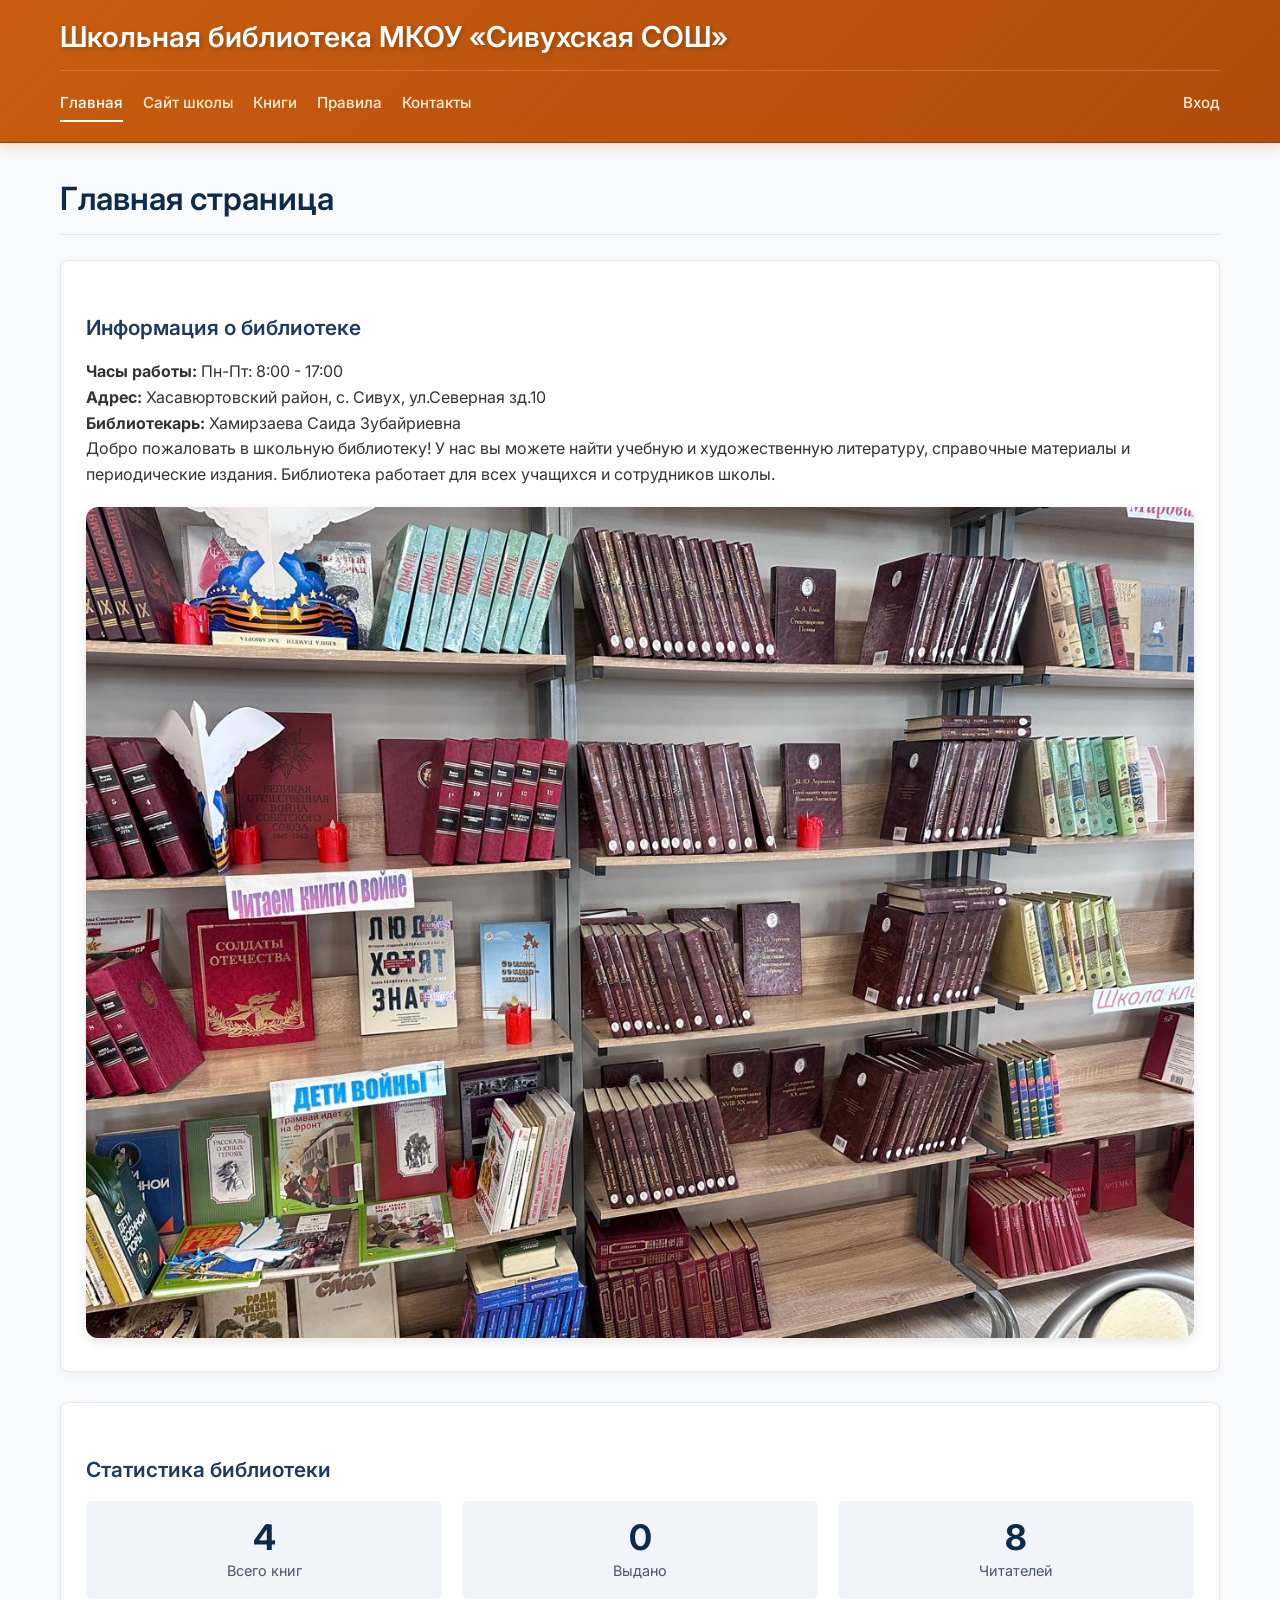
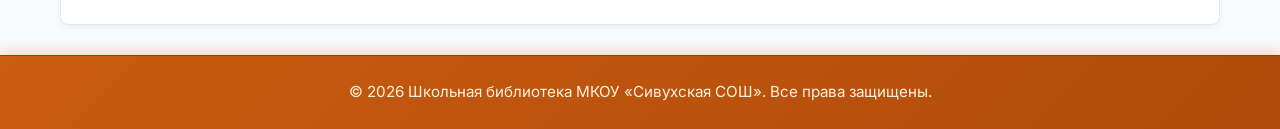
==== index.html @ f25cde9c "Add files via upload" ====
<!DOCTYPE html>
<html lang="ru">
<head>
    <meta charset="UTF-8">
    <meta name="viewport" content="width=device-width, initial-scale=1.0">
    <title>Школьная библиотека - Главная</title>
    <link rel="stylesheet" href="style.css">
    <style>
        @media (max-width: 768px) {
            button, .button, .btn, #searchBtn, #searchReaderBtn, #historySearchBtn, #addBookBtn, #addReaderBtn, #issueBtn, #returnBtn, #loginBtn {
                width: 100% !important;
                max-width: 100% !important;
                display: block !important;
                white-space: normal !important;
                word-break: break-word !important;
                padding: 8px 4px !important;
                font-size: 14px !important;
                box-sizing: border-box !important;
            }
            input, select {
                width: 100% !important;
                box-sizing: border-box !important;
            }
            .table-wrapper {
                overflow-x: auto !important;
            }
        }
    </style>
    <link rel="preconnect" href="https://fonts.googleapis.com">
    <link rel="preconnect" href="https://fonts.gstatic.com" crossorigin>
    <link href="https://fonts.googleapis.com/css2?family=Inter:opsz,wght@14..32,400;14..32,500;14..32,600;14..32,700&display=swap" rel="stylesheet">
</head>
<body>
    <header class="site-header">
        <div class="container">
            <h1 class="site-title">Школьная библиотека МКОУ «Сивухская СОШ»</h1>
            <nav class="main-nav">
                <div class="nav-wrapper">
                    <div class="nav-links">
                        <a href="index.html" class="active">Главная</a>
                        <a href="https://sivukh-sosh.gosuslugi.ru/" target="_blank">Сайт школы</a>
                        <a href="books.html">Книги</a>
                        <a href="readers.html" class="admin-only">Читатели</a>
                        <a href="issue.html" class="admin-only">Выдача</a>
                        <a href="history.html" class="admin-only">История</a>
                        <a href="rules.html">Правила</a>
                        <a href="contacts.html">Контакты</a>
                    </div>
                    <div class="nav-auth">
                        <a href="login.html" id="login-link">Вход</a>
                    </div>
                </div>
            </nav>
        </div>
    </header>

    <main class="container">
        <h2>Главная страница</h2>
        
        <section class="info-block">
            <h3>Информация о библиотеке</h3>
            <p><strong>Часы работы:</strong> Пн-Пт: 8:00 - 17:00</p>
            <p><strong>Адрес:</strong> Хасавюртовский район, с. Сивух, ул.Северная зд.10</p>
            <p><strong>Библиотекарь:</strong> Хамирзаева Саида Зубайриевна</p>
            <p>Добро пожаловать в школьную библиотеку! У нас вы можете найти учебную и художественную литературу, справочные материалы и периодические издания. Библиотека работает для всех учащихся и сотрудников школы.</p>
            
            <img src="lib.jpg" alt="Фото библиотеки" style="max-width: 100%; margin-top: 20px; border-radius: 12px; box-shadow: 0 4px 12px rgba(0,0,0,0.1);">
        </section>

        <section class="stats-block">
            <h3>Статистика библиотеки</h3>
            <div class="stats-grid">
                <div class="stat-item">
                    <span class="stat-number" id="totalBooks">0</span>
                    <span class="stat-label">Всего книг</span>
                </div>
                <div class="stat-item">
                    <span class="stat-number" id="issuedBooks">0</span>
                    <span class="stat-label">Выдано</span>
                </div>
                <div class="stat-item">
                    <span class="stat-number" id="totalReaders">0</span>
                    <span class="stat-label">Читателей</span>
                </div>
            </div>
        </section>
    </main>

    <footer class="site-footer">
        <div class="container">
            <p>© 2026 Школьная библиотека МКОУ «Сивухская СОШ». Все права защищены.</p>
        </div>
    </footer>

    <script src="script.js"></script>
</body>
</html>
---- style.css ----
* {
    margin: 0;
    padding: 0;
    box-sizing: border-box;
}

body {
    font-family: 'Inter', sans-serif;
    line-height: 1.6;
    color: #333;
    background-color: #f8fafc;
    display: flex;
    flex-direction: column;
    min-height: 100vh;
}

.container {
    max-width: 1200px;
    margin: 0 auto;
    padding: 0 20px;
}

.site-header {
    background: linear-gradient(135deg, #c95c0f 0%, #b04b0b 100%);
    border-bottom: 1px solid #9a3e0a;
    padding: 20px 0;
    box-shadow: 0 4px 12px rgba(201,92,15,0.2);
    margin-bottom: 30px;
}

.site-title {
    font-size: 1.8rem;
    font-weight: 600;
    color: #ffffff;
    margin-bottom: 15px;
    line-height: 1.2;
    text-shadow: 2px 2px 4px rgba(0,0,0,0.2);
}

.main-nav {
    margin-top: 15px;
    border-top: 1px solid rgba(255,255,255,0.2);
    padding-top: 15px;
}

.nav-wrapper {
    display: flex;
    justify-content: space-between;
    align-items: center;
    flex-wrap: wrap;
    gap: 10px 20px;
}

.nav-links {
    display: flex;
    flex-wrap: wrap;
    gap: 0 20px;
    align-items: center;
}

.nav-auth {
    display: flex;
    gap: 0 20px;
    align-items: center;
}

.nav-links a,
.nav-auth a {
    text-decoration: none;
    color: #ffedd5;
    font-weight: 500;
    font-size: 0.95rem;
    padding: 5px 0;
    transition: color 0.2s ease;
    border-bottom: 2px solid transparent;
    white-space: nowrap;
}

.nav-links a:hover,
.nav-links a.active,
.nav-auth a:hover,
.nav-auth a.active {
    color: #ffffff;
    border-bottom-color: #ffffff;
}

.admin-only {
    display: none;
}

main {
    flex: 1;
    padding-bottom: 40px;
}

h2 {
    font-size: 2rem;
    font-weight: 600;
    color: #0f2b4b;
    margin-bottom: 25px;
    border-bottom: 1px solid #e2e8f0;
    padding-bottom: 10px;
}

h3 {
    font-size: 1.3rem;
    font-weight: 600;
    color: #1e3a5f;
    margin-top: 25px;
    margin-bottom: 15px;
}

.info-block, .stats-block {
    background-color: #ffffff;
    padding: 25px;
    border-radius: 8px;
    box-shadow: 0 2px 8px rgba(0,0,0,0.05);
    margin-bottom: 30px;
    border: 1px solid #e2e8f0;
}

.stats-grid {
    display: grid;
    grid-template-columns: repeat(auto-fit, minmax(150px, 1fr));
    gap: 20px;
    margin-top: 15px;
}

.stat-item {
    text-align: center;
    padding: 15px;
    background-color: #f1f5f9;
    border-radius: 6px;
}

.stat-number {
    display: block;
    font-size: 2.2rem;
    font-weight: 700;
    color: #0f2b4b;
    line-height: 1.2;
}

.stat-label {
    font-size: 0.9rem;
    color: #4a5568;
}

table {
    width: 100%;
    border-collapse: collapse;
    background-color: #ffffff;
    border: 1px solid #e2e8f0;
    border-radius: 8px;
    overflow: hidden;
    margin-bottom: 25px;
}

th {
    background-color: #f1f5f9;
    color: #0f2b4b;
    font-weight: 600;
    text-align: left;
    padding: 12px 15px;
    border-bottom: 2px solid #cbd5e1;
}

td {
    padding: 10px 15px;
    border-bottom: 1px solid #e2e8f0;
}

tr:last-child td {
    border-bottom: none;
}

.status-available {
    color: #0f2b4b;
    font-weight: 500;
    background-color: #e6f7e6;
    padding: 3px 8px;
    border-radius: 12px;
    display: inline-block;
}

.status-issued {
    color: #b91c1c;
    font-weight: 500;
    background-color: #fee2e2;
    padding: 3px 8px;
    border-radius: 12px;
    display: inline-block;
}

button, .button {
    background-color: #c95c0f;
    color: white;
    border: none;
    padding: 10px 20px;
    border-radius: 6px;
    font-size: 0.95rem;
    font-weight: 500;
    cursor: pointer;
    transition: background-color 0.2s ease;
    display: inline-block;
    text-decoration: none;
    margin-right: 10px;
}

button:hover, .button:hover {
    background-color: #b04b0b;
}

.action-btn {
    background-color: #e2e8f0;
    color: #0f2b4b;
    padding: 5px 10px;
    font-size: 0.8rem;
    border: none;
    border-radius: 4px;
    cursor: pointer;
}

.action-btn:hover {
    background-color: #cbd5e1;
}

input[type="text"],
input[type="password"],
select {
    width: 100%;
    padding: 10px;
    border: 1px solid #cbd5e1;
    border-radius: 6px;
    font-size: 1rem;
    margin-bottom: 15px;
    font-family: inherit;
}

input:focus, select:focus {
    outline: none;
    border-color: #c95c0f;
    box-shadow: 0 0 0 2px rgba(201,92,15,0.1);
}

.site-footer {
    background: linear-gradient(135deg, #c95c0f 0%, #b04b0b 100%);
    border-top: 1px solid #9a3e0a;
    padding: 25px 0;
    text-align: center;
    color: #fff3e0;
    font-size: 0.95rem;
    margin-top: auto;
    box-shadow: 0 -4px 12px rgba(201,92,15,0.2);
}

.site-footer p {
    margin: 0;
    line-height: 1.5;
}

.text-muted {
    color: #64748b;
    font-size: 0.9rem;
}

/* ===== АДАПТАЦИЯ ДЛЯ ВСЕХ МОБИЛЬНЫХ БРАУЗЕРОВ ===== */
@media (max-width: 768px) {
    .site-title {
        font-size: 1.2rem;
        text-align: center;
    }

    .nav-wrapper {
        flex-direction: column;
        align-items: stretch;
    }

    .nav-links {
        justify-content: center;
        flex-wrap: wrap;
        gap: 8px 12px;
    }

    .nav-links a {
        font-size: 0.85rem;
        white-space: normal;
        text-align: center;
        padding: 4px 6px;
    }

    .nav-auth {
        text-align: center;
        margin-top: 5px;
    }

    .stats-grid {
        grid-template-columns: 1fr;
    }

    .info-block img {
        max-width: 100%;
        height: auto;
    }

    /* ===== УНИВЕРСАЛЬНЫЕ СТИЛИ ДЛЯ КНОПОК ===== */
    button,
    .button,
    .btn,
    #searchBtn,
    #searchReaderBtn,
    #historySearchBtn,
    #addBookBtn,
    #addReaderBtn,
    #issueBtn,
    #returnBtn,
    #loginBtn {
        width: 100%;
        max-width: 100%;
        min-width: auto;
        display: block;
        margin-left: 0;
        margin-right: 0;
        box-sizing: border-box;
        white-space: normal;
        word-break: break-word;
        padding: 10px 5px;
        font-size: 0.9rem;
        line-height: 1.3;
    }

    /* Поля ввода */
    input[type="text"],
    input[type="password"],
    select {
        width: 100%;
        max-width: 100%;
        box-sizing: border-box;
    }

    /* Контейнеры с кнопками */
    .search-block,
    .admin-controls,
    .admin-only,
    .search-box {
        display: flex;
        flex-direction: column;
        width: 100%;
        gap: 10px;
    }

    /* Текст под кнопками */
    .admin-only span,
    .admin-controls span {
        display: block;
        text-align: center;
        width: 100%;
    }

    /* Таблицы */
    .table-wrapper {
        overflow-x: auto;
        -webkit-overflow-scrolling: touch;
    }

    table {
        min-width: 500px;
    }

    /* Формы выдачи */
    .issue-form,
    .return-form {
        width: 100%;
        box-sizing: border-box;
    }

    /* Сотрудники */
    .contacts-employee {
        flex-direction: column !important;
        text-align: center !important;
    }

    .contacts-employee img {
        width: 180px !important;
        height: 180px !important;
        margin: 0 auto 15px !important;
        object-fit: cover !important;
    }

    .contacts-employee div {
        text-align: center !important;
    }
}
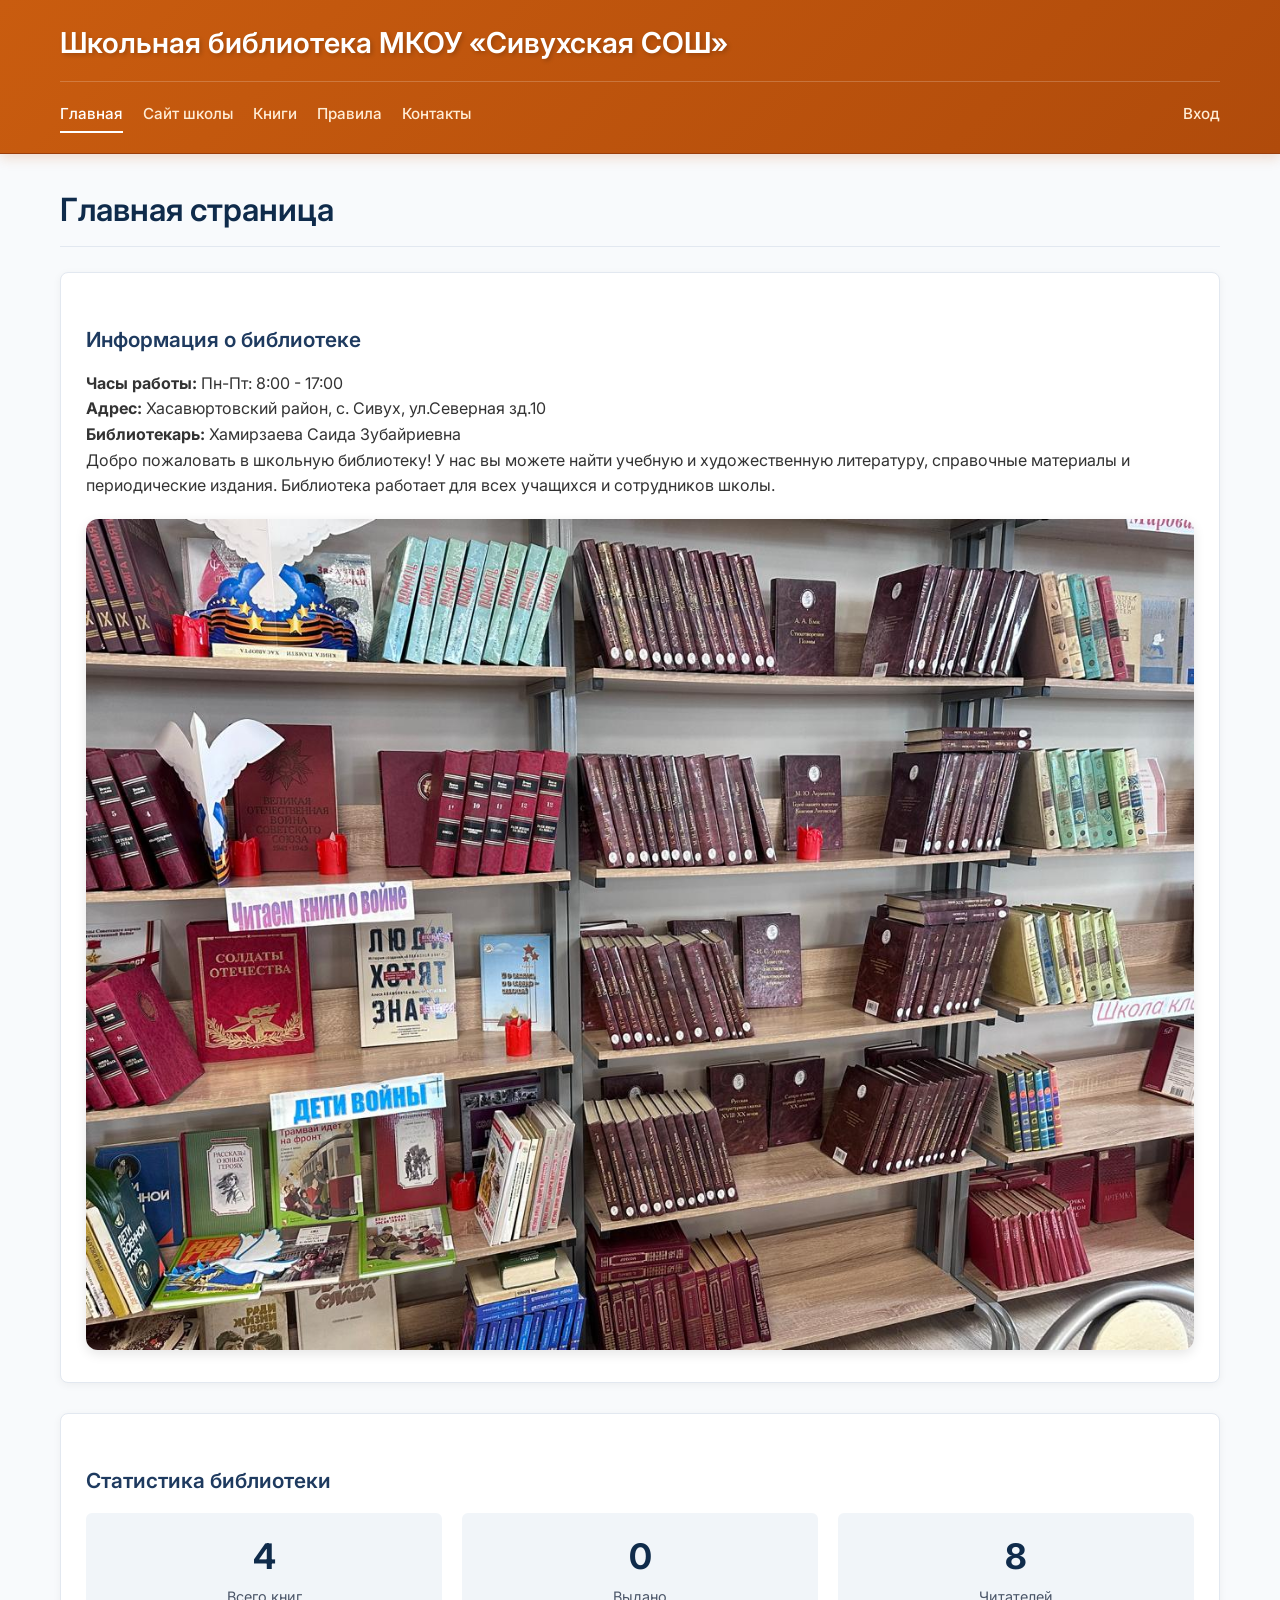
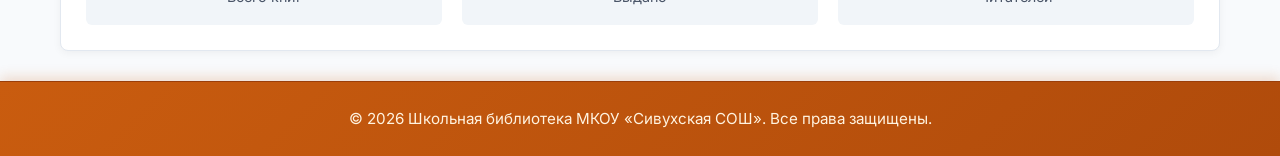
==== commit 334f0021: "Add files via upload" ====
--- a/index.html
+++ b/index.html
@@ -2,33 +2,12 @@
 <html lang="ru">
 <head>
     <meta charset="UTF-8">
-    <meta name="viewport" content="width=device-width, initial-scale=1.0">
+    <meta name="viewport" content="width=device-width, initial-scale=1.0, user-scalable=yes">
     <title>Школьная библиотека - Главная</title>
-    <link rel="stylesheet" href="style.css">
-    <style>
-        @media (max-width: 768px) {
-            button, .button, .btn, #searchBtn, #searchReaderBtn, #historySearchBtn, #addBookBtn, #addReaderBtn, #issueBtn, #returnBtn, #loginBtn {
-                width: 100% !important;
-                max-width: 100% !important;
-                display: block !important;
-                white-space: normal !important;
-                word-break: break-word !important;
-                padding: 8px 4px !important;
-                font-size: 14px !important;
-                box-sizing: border-box !important;
-            }
-            input, select {
-                width: 100% !important;
-                box-sizing: border-box !important;
-            }
-            .table-wrapper {
-                overflow-x: auto !important;
-            }
-        }
-    </style>
     <link rel="preconnect" href="https://fonts.googleapis.com">
     <link rel="preconnect" href="https://fonts.gstatic.com" crossorigin>
     <link href="https://fonts.googleapis.com/css2?family=Inter:opsz,wght@14..32,400;14..32,500;14..32,600;14..32,700&display=swap" rel="stylesheet">
+    <link rel="stylesheet" href="style.css">
 </head>
 <body>
     <header class="site-header">
@@ -56,18 +35,17 @@
 
     <main class="container">
         <h2>Главная страница</h2>
-        
-        <section class="info-block">
+
+        <div class="info-block">
             <h3>Информация о библиотеке</h3>
             <p><strong>Часы работы:</strong> Пн-Пт: 8:00 - 17:00</p>
             <p><strong>Адрес:</strong> Хасавюртовский район, с. Сивух, ул.Северная зд.10</p>
             <p><strong>Библиотекарь:</strong> Хамирзаева Саида Зубайриевна</p>
             <p>Добро пожаловать в школьную библиотеку! У нас вы можете найти учебную и художественную литературу, справочные материалы и периодические издания. Библиотека работает для всех учащихся и сотрудников школы.</p>
-            
-            <img src="lib.jpg" alt="Фото библиотеки" style="max-width: 100%; margin-top: 20px; border-radius: 12px; box-shadow: 0 4px 12px rgba(0,0,0,0.1);">
-        </section>
+            <img src="lib.jpg" alt="Фото библиотеки">
+        </div>
 
-        <section class="stats-block">
+        <div class="stats-block">
             <h3>Статистика библиотеки</h3>
             <div class="stats-grid">
                 <div class="stat-item">
@@ -83,7 +61,7 @@
                     <span class="stat-label">Читателей</span>
                 </div>
             </div>
-        </section>
+        </div>
     </main>
 
     <footer class="site-footer">
--- a/style.css
+++ b/style.css
@@ -20,6 +20,7 @@
     padding: 0 20px;
 }
 
+/* ШАПКА */
 .site-header {
     background: linear-gradient(135deg, #c95c0f 0%, #b04b0b 100%);
     border-bottom: 1px solid #9a3e0a;
@@ -31,12 +32,12 @@
 .site-title {
     font-size: 1.8rem;
     font-weight: 600;
-    color: #ffffff;
+    color: #fff;
     margin-bottom: 15px;
-    line-height: 1.2;
     text-shadow: 2px 2px 4px rgba(0,0,0,0.2);
 }
 
+/* МЕНЮ */
 .main-nav {
     margin-top: 15px;
     border-top: 1px solid rgba(255,255,255,0.2);
@@ -71,7 +72,7 @@
     font-weight: 500;
     font-size: 0.95rem;
     padding: 5px 0;
-    transition: color 0.2s ease;
+    transition: color 0.2s;
     border-bottom: 2px solid transparent;
     white-space: nowrap;
 }
@@ -80,14 +81,15 @@
 .nav-links a.active,
 .nav-auth a:hover,
 .nav-auth a.active {
-    color: #ffffff;
-    border-bottom-color: #ffffff;
+    color: #fff;
+    border-bottom-color: #fff;
 }
 
 .admin-only {
     display: none;
 }
 
+/* ОСНОВНОЙ КОНТЕНТ */
 main {
     flex: 1;
     padding-bottom: 40px;
@@ -110,8 +112,9 @@
     margin-bottom: 15px;
 }
 
+/* БЛОКИ */
 .info-block, .stats-block {
-    background-color: #ffffff;
+    background: #fff;
     padding: 25px;
     border-radius: 8px;
     box-shadow: 0 2px 8px rgba(0,0,0,0.05);
@@ -119,6 +122,14 @@
     border: 1px solid #e2e8f0;
 }
 
+.info-block img {
+    max-width: 100%;
+    margin-top: 20px;
+    border-radius: 12px;
+    box-shadow: 0 4px 12px rgba(0,0,0,0.1);
+}
+
+/* СТАТИСТИКА */
 .stats-grid {
     display: grid;
     grid-template-columns: repeat(auto-fit, minmax(150px, 1fr));
@@ -129,7 +140,7 @@
 .stat-item {
     text-align: center;
     padding: 15px;
-    background-color: #f1f5f9;
+    background: #f1f5f9;
     border-radius: 6px;
 }
 
@@ -138,7 +149,6 @@
     font-size: 2.2rem;
     font-weight: 700;
     color: #0f2b4b;
-    line-height: 1.2;
 }
 
 .stat-label {
@@ -146,10 +156,11 @@
     color: #4a5568;
 }
 
+/* ТАБЛИЦЫ */
 table {
     width: 100%;
     border-collapse: collapse;
-    background-color: #ffffff;
+    background: #fff;
     border: 1px solid #e2e8f0;
     border-radius: 8px;
     overflow: hidden;
@@ -157,7 +168,7 @@
 }
 
 th {
-    background-color: #f1f5f9;
+    background: #f1f5f9;
     color: #0f2b4b;
     font-weight: 600;
     text-align: left;
@@ -174,10 +185,10 @@
     border-bottom: none;
 }
 
+/* СТАТУСЫ */
 .status-available {
     color: #0f2b4b;
-    font-weight: 500;
-    background-color: #e6f7e6;
+    background: #e6f7e6;
     padding: 3px 8px;
     border-radius: 12px;
     display: inline-block;
@@ -185,49 +196,43 @@
 
 .status-issued {
     color: #b91c1c;
-    font-weight: 500;
-    background-color: #fee2e2;
+    background: #fee2e2;
     padding: 3px 8px;
     border-radius: 12px;
     display: inline-block;
 }
 
+/* КНОПКИ */
 button, .button {
-    background-color: #c95c0f;
-    color: white;
+    background: #c95c0f;
+    color: #fff;
     border: none;
     padding: 10px 20px;
     border-radius: 6px;
     font-size: 0.95rem;
     font-weight: 500;
     cursor: pointer;
-    transition: background-color 0.2s ease;
-    display: inline-block;
-    text-decoration: none;
-    margin-right: 10px;
+    transition: background 0.2s;
 }
 
 button:hover, .button:hover {
-    background-color: #b04b0b;
+    background: #b04b0b;
 }
 
 .action-btn {
-    background-color: #e2e8f0;
+    background: #e2e8f0;
     color: #0f2b4b;
     padding: 5px 10px;
     font-size: 0.8rem;
-    border: none;
     border-radius: 4px;
-    cursor: pointer;
 }
 
 .action-btn:hover {
-    background-color: #cbd5e1;
-}
-
-input[type="text"],
-input[type="password"],
-select {
+    background: #cbd5e1;
+}
+
+/* ФОРМЫ */
+input, select {
     width: 100%;
     padding: 10px;
     border: 1px solid #cbd5e1;
@@ -243,6 +248,7 @@
     box-shadow: 0 0 0 2px rgba(201,92,15,0.1);
 }
 
+/* ПОДВАЛ */
 .site-footer {
     background: linear-gradient(135deg, #c95c0f 0%, #b04b0b 100%);
     border-top: 1px solid #9a3e0a;
@@ -256,7 +262,6 @@
 
 .site-footer p {
     margin: 0;
-    line-height: 1.5;
 }
 
 .text-muted {
@@ -264,7 +269,7 @@
     font-size: 0.9rem;
 }
 
-/* ===== АДАПТАЦИЯ ДЛЯ ВСЕХ МОБИЛЬНЫХ БРАУЗЕРОВ ===== */
+/* ===== МОБИЛЬНАЯ АДАПТАЦИЯ ===== */
 @media (max-width: 768px) {
     .site-title {
         font-size: 1.2rem;
@@ -278,7 +283,6 @@
 
     .nav-links {
         justify-content: center;
-        flex-wrap: wrap;
         gap: 8px 12px;
     }
 
@@ -298,96 +302,67 @@
         grid-template-columns: 1fr;
     }
 
-    .info-block img {
-        max-width: 100%;
-        height: auto;
-    }
-
-    /* ===== УНИВЕРСАЛЬНЫЕ СТИЛИ ДЛЯ КНОПОК ===== */
-    button,
-    .button,
-    .btn,
-    #searchBtn,
-    #searchReaderBtn,
-    #historySearchBtn,
-    #addBookBtn,
-    #addReaderBtn,
-    #issueBtn,
-    #returnBtn,
-    #loginBtn {
+    .search-container {
+        display: flex;
+        flex-direction: row;
+        flex-wrap: wrap;
+        gap: 8px;
         width: 100%;
-        max-width: 100%;
-        min-width: auto;
-        display: block;
-        margin-left: 0;
-        margin-right: 0;
-        box-sizing: border-box;
-        white-space: normal;
-        word-break: break-word;
-        padding: 10px 5px;
-        font-size: 0.9rem;
-        line-height: 1.3;
-    }
-
-    /* Поля ввода */
-    input[type="text"],
-    input[type="password"],
-    select {
+    }
+
+    .search-container input {
+        flex: 2;
+        min-width: 150px;
+    }
+
+    .search-container button {
+        flex: 1;
+        min-width: 80px;
+    }
+
+    .admin-only button {
+        width: auto;
+        min-width: 160px;
+        display: inline-block;
+    }
+
+    .table-wrapper {
+        overflow-x: auto;
         width: 100%;
-        max-width: 100%;
-        box-sizing: border-box;
-    }
-
-    /* Контейнеры с кнопками */
-    .search-block,
-    .admin-controls,
-    .admin-only,
-    .search-box {
+    }
+
+    table {
+        min-width: 100%;
+    }
+
+    .flex-grid {
         display: flex;
         flex-direction: column;
+        gap: 15px;
+    }
+
+    .employee-card {
+        display: flex;
+        align-items: center;
+        gap: 15px;
+        flex-wrap: wrap;
+    }
+
+    .employee-card img {
+        width: 80px;
+        height: 80px;
+        object-fit: cover;
+        border-radius: 12px;
+    }
+
+    .issue-return-block {
         width: 100%;
-        gap: 10px;
-    }
-
-    /* Текст под кнопками */
-    .admin-only span,
-    .admin-controls span {
-        display: block;
-        text-align: center;
+        margin-bottom: 20px;
+    }
+
+    .login-box {
         width: 100%;
-    }
-
-    /* Таблицы */
-    .table-wrapper {
-        overflow-x: auto;
-        -webkit-overflow-scrolling: touch;
-    }
-
-    table {
-        min-width: 500px;
-    }
-
-    /* Формы выдачи */
-    .issue-form,
-    .return-form {
-        width: 100%;
-        box-sizing: border-box;
-    }
-
-    /* Сотрудники */
-    .contacts-employee {
-        flex-direction: column !important;
-        text-align: center !important;
-    }
-
-    .contacts-employee img {
-        width: 180px !important;
-        height: 180px !important;
-        margin: 0 auto 15px !important;
-        object-fit: cover !important;
-    }
-
-    .contacts-employee div {
-        text-align: center !important;
+        max-width: 300px;
+        margin: 0 auto;
     }
 }
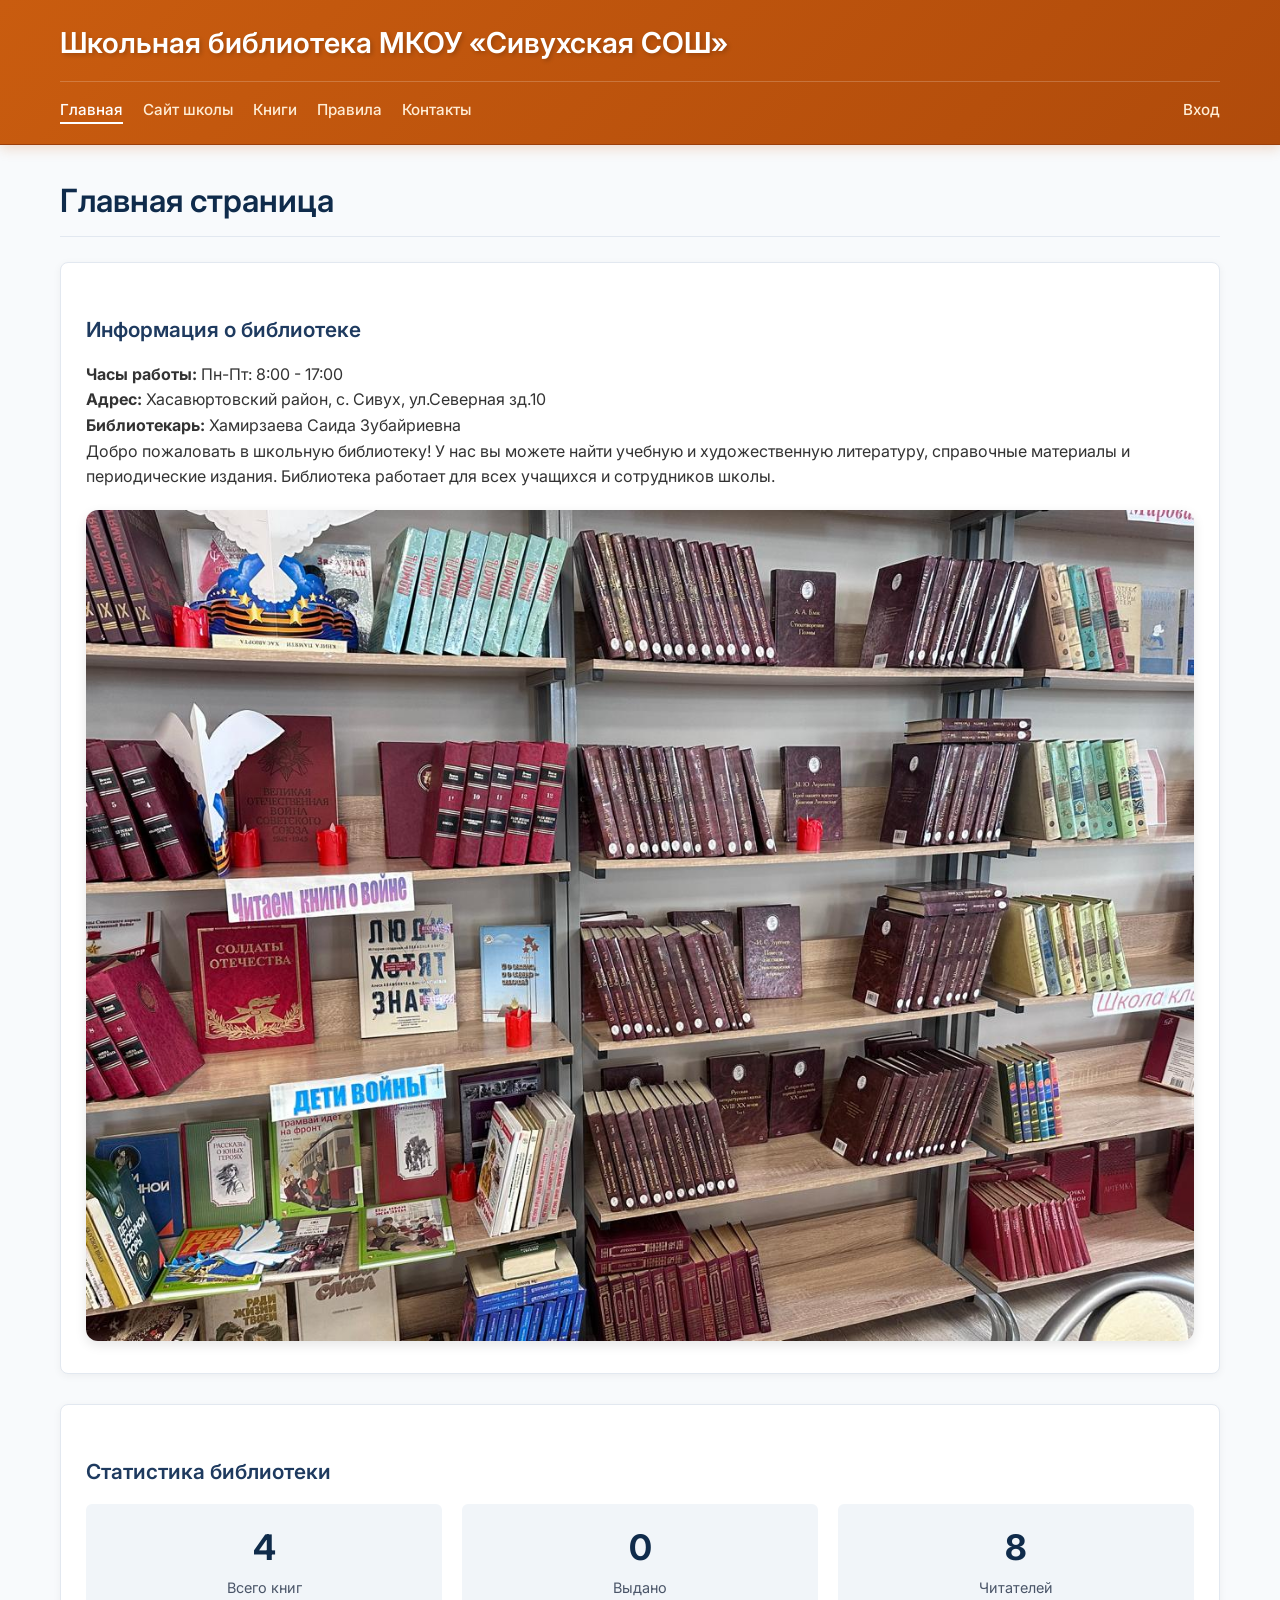
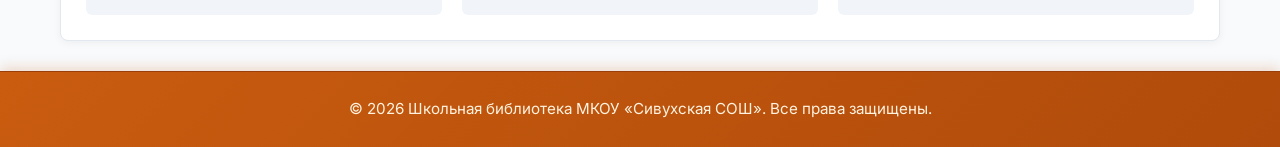
==== commit 47b6805f: "Update index.html" ====
--- a/index.html
+++ b/index.html
@@ -72,4 +72,4 @@
 
     <script src="script.js"></script>
 </body>
-</html>+</html>
--- a/style.css
+++ b/style.css
@@ -20,7 +20,7 @@
     padding: 0 20px;
 }
 
-/* ШАПКА */
+/* ===== ШАПКА ===== */
 .site-header {
     background: linear-gradient(135deg, #c95c0f 0%, #b04b0b 100%);
     border-bottom: 1px solid #9a3e0a;
@@ -37,7 +37,7 @@
     text-shadow: 2px 2px 4px rgba(0,0,0,0.2);
 }
 
-/* МЕНЮ */
+/* ===== МЕНЮ (ВСЕ ВКЛАДКИ В ОДНУ СТРОКУ) ===== */
 .main-nav {
     margin-top: 15px;
     border-top: 1px solid rgba(255,255,255,0.2);
@@ -46,10 +46,10 @@
 
 .nav-wrapper {
     display: flex;
+    flex-wrap: wrap;
+    align-items: center;
     justify-content: space-between;
-    align-items: center;
-    flex-wrap: wrap;
-    gap: 10px 20px;
+    gap: 15px 20px;
 }
 
 .nav-links {
@@ -57,12 +57,15 @@
     flex-wrap: wrap;
     gap: 0 20px;
     align-items: center;
+    flex: 1;
 }
 
 .nav-auth {
     display: flex;
+    flex-wrap: wrap;
     gap: 0 20px;
     align-items: center;
+    flex-shrink: 0;
 }
 
 .nav-links a,
@@ -75,6 +78,9 @@
     transition: color 0.2s;
     border-bottom: 2px solid transparent;
     white-space: nowrap;
+    line-height: 1;
+    display: inline-flex;
+    align-items: center;
 }
 
 .nav-links a:hover,
@@ -89,7 +95,7 @@
     display: none;
 }
 
-/* ОСНОВНОЙ КОНТЕНТ */
+/* ===== ОСНОВНОЙ КОНТЕНТ ===== */
 main {
     flex: 1;
     padding-bottom: 40px;
@@ -112,7 +118,7 @@
     margin-bottom: 15px;
 }
 
-/* БЛОКИ */
+/* ===== БЛОКИ ===== */
 .info-block, .stats-block {
     background: #fff;
     padding: 25px;
@@ -129,7 +135,7 @@
     box-shadow: 0 4px 12px rgba(0,0,0,0.1);
 }
 
-/* СТАТИСТИКА */
+/* ===== СТАТИСТИКА ===== */
 .stats-grid {
     display: grid;
     grid-template-columns: repeat(auto-fit, minmax(150px, 1fr));
@@ -156,7 +162,7 @@
     color: #4a5568;
 }
 
-/* ТАБЛИЦЫ */
+/* ===== ТАБЛИЦЫ ===== */
 table {
     width: 100%;
     border-collapse: collapse;
@@ -185,7 +191,7 @@
     border-bottom: none;
 }
 
-/* СТАТУСЫ */
+/* ===== СТАТУСЫ ===== */
 .status-available {
     color: #0f2b4b;
     background: #e6f7e6;
@@ -202,7 +208,7 @@
     display: inline-block;
 }
 
-/* КНОПКИ */
+/* ===== КНОПКИ ===== */
 button, .button {
     background: #c95c0f;
     color: #fff;
@@ -231,7 +237,77 @@
     background: #cbd5e1;
 }
 
-/* ФОРМЫ */
+/* ===== ПОИСК ===== */
+.search-container {
+    display: flex;
+    gap: 10px;
+    margin-bottom: 20px;
+    align-items: center;
+    flex-wrap: wrap;
+}
+
+.search-container input {
+    flex: 1;
+    min-width: 200px;
+}
+
+.search-container button {
+    flex-shrink: 0;
+    white-space: nowrap;
+}
+
+/* ===== КНОПКИ ДОБАВЛЕНИЯ ===== */
+.admin-only {
+    margin-bottom: 20px;
+}
+
+.admin-only button {
+    width: 100%;
+    max-width: 300px;
+    margin-bottom: 5px;
+}
+
+.admin-only .text-muted {
+    display: block;
+    font-size: 0.8rem;
+    color: #666;
+    margin-top: 5px;
+}
+
+/* ===== КНОПКИ БЭКАПА ===== */
+.backup-section {
+    margin-top: 40px;
+    padding-top: 20px;
+    border-top: 2px solid #e2e8f0;
+}
+
+.backup-title {
+    font-size: 1.1rem;
+    font-weight: 600;
+    color: #4a5568;
+    margin-bottom: 15px;
+    display: flex;
+    align-items: center;
+    gap: 8px;
+}
+
+.backup-buttons {
+    display: flex;
+    gap: 15px;
+    flex-wrap: wrap;
+}
+
+.backup-buttons button {
+    background: #4a5568;
+    padding: 8px 20px;
+    font-size: 0.9rem;
+}
+
+.backup-buttons button:hover {
+    background: #2d3748;
+}
+
+/* ===== ФОРМЫ ===== */
 input, select {
     width: 100%;
     padding: 10px;
@@ -248,7 +324,7 @@
     box-shadow: 0 0 0 2px rgba(201,92,15,0.1);
 }
 
-/* ПОДВАЛ */
+/* ===== ПОДВАЛ ===== */
 .site-footer {
     background: linear-gradient(135deg, #c95c0f 0%, #b04b0b 100%);
     border-top: 1px solid #9a3e0a;
@@ -269,6 +345,77 @@
     font-size: 0.9rem;
 }
 
+/* ===== КАРТОЧКИ ДЛЯ КОНТАКТОВ ===== */
+.card {
+    background: #fff;
+    padding: 25px;
+    border-radius: 8px;
+    border: 1px solid #e2e8f0;
+    margin-bottom: 20px;
+}
+
+.flex-grid {
+    display: flex;
+    gap: 30px;
+    margin-bottom: 20px;
+}
+
+.flex-grid .card {
+    flex: 1;
+    margin-bottom: 0;
+}
+
+.employee-card {
+    display: flex;
+    align-items: center;
+    gap: 25px;
+    margin-bottom: 25px;
+    flex-wrap: wrap;
+}
+
+.employee-card img {
+    width: 120px;
+    height: 120px;
+    object-fit: cover;
+    border-radius: 16px;
+    box-shadow: 0 4px 12px rgba(0,0,0,0.1);
+}
+
+.issue-return-block {
+    background: #f1f5f9;
+    padding: 25px;
+    border-radius: 8px;
+    flex: 1;
+}
+
+.issue-return-block h3 {
+    margin-top: 0;
+    margin-bottom: 15px;
+}
+
+.issue-return-block button {
+    width: 100%;
+    margin-top: 10px;
+}
+
+.login-box {
+    max-width: 400px;
+    margin: 0 auto;
+    background: #fff;
+    padding: 30px;
+    border-radius: 12px;
+    box-shadow: 0 4px 12px rgba(0,0,0,0.1);
+}
+
+.login-box input {
+    margin-bottom: 20px;
+}
+
+.login-box button {
+    width: 100%;
+    margin-top: 10px;
+}
+
 /* ===== МОБИЛЬНАЯ АДАПТАЦИЯ ===== */
 @media (max-width: 768px) {
     .site-title {
@@ -279,11 +426,14 @@
     .nav-wrapper {
         flex-direction: column;
         align-items: stretch;
+        gap: 10px;
     }
 
     .nav-links {
         justify-content: center;
+        flex-wrap: wrap;
         gap: 8px 12px;
+        flex: none;
     }
 
     .nav-links a {
@@ -295,7 +445,8 @@
 
     .nav-auth {
         text-align: center;
-        margin-top: 5px;
+        justify-content: center;
+        margin-top: 0;
     }
 
     .stats-grid {
@@ -303,7 +454,6 @@
     }
 
     .search-container {
-        display: flex;
         flex-direction: row;
         flex-wrap: wrap;
         gap: 8px;
@@ -321,9 +471,9 @@
     }
 
     .admin-only button {
-        width: auto;
-        min-width: 160px;
-        display: inline-block;
+        width: 100% !important;
+        max-width: none !important;
+        display: block !important;
     }
 
     .table-wrapper {
@@ -332,27 +482,28 @@
     }
 
     table {
-        min-width: 100%;
+        min-width: 500px;
     }
 
     .flex-grid {
-        display: flex;
         flex-direction: column;
         gap: 15px;
     }
 
+    .flex-grid .card {
+        flex: auto;
+    }
+
     .employee-card {
-        display: flex;
-        align-items: center;
+        flex-direction: column;
+        text-align: center;
         gap: 15px;
-        flex-wrap: wrap;
     }
 
     .employee-card img {
-        width: 80px;
-        height: 80px;
-        object-fit: cover;
-        border-radius: 12px;
+        width: 120px;
+        height: 120px;
+        margin: 0 auto;
     }
 
     .issue-return-block {
@@ -364,5 +515,14 @@
         width: 100%;
         max-width: 300px;
         margin: 0 auto;
+        padding: 20px;
+    }
+    
+    .backup-buttons {
+        flex-direction: column;
+    }
+    
+    .backup-buttons button {
+        width: 100%;
     }
 }
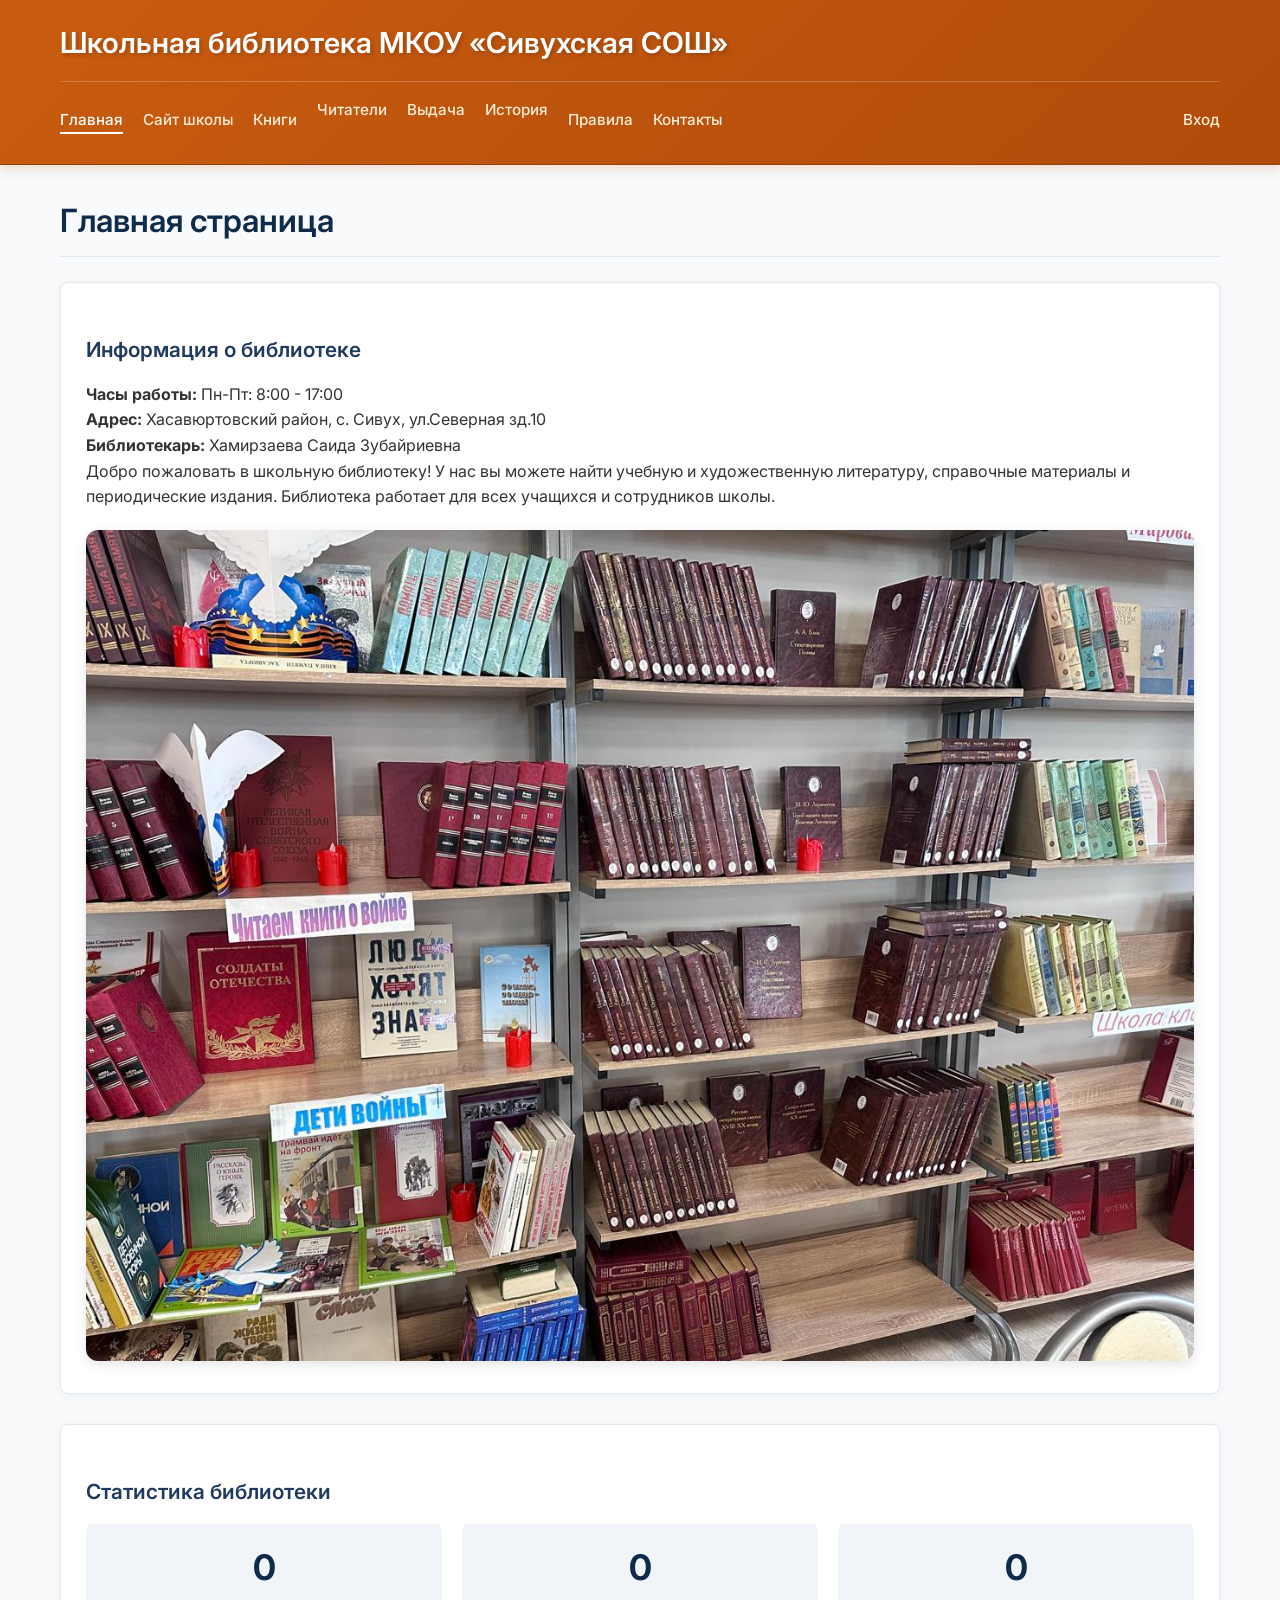
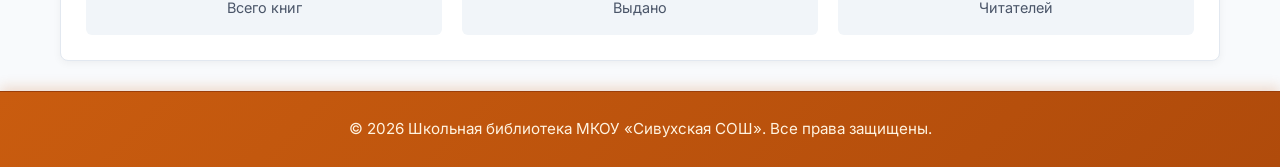
==== commit 7b382ca5: "Add files via upload" ====
--- a/index.html
+++ b/index.html
@@ -72,4 +72,4 @@
 
     <script src="script.js"></script>
 </body>
-</html>
+</html>
--- a/style.css
+++ b/style.css
@@ -46,10 +46,10 @@
 
 .nav-wrapper {
     display: flex;
+    align-items: center;
+    justify-content: flex-start;
+    gap: 20px;
     flex-wrap: wrap;
-    align-items: center;
-    justify-content: space-between;
-    gap: 15px 20px;
 }
 
 .nav-links {
@@ -57,7 +57,6 @@
     flex-wrap: wrap;
     gap: 0 20px;
     align-items: center;
-    flex: 1;
 }
 
 .nav-auth {
@@ -66,6 +65,7 @@
     gap: 0 20px;
     align-items: center;
     flex-shrink: 0;
+    margin-left: auto;
 }
 
 .nav-links a,
@@ -274,39 +274,6 @@
     margin-top: 5px;
 }
 
-/* ===== КНОПКИ БЭКАПА ===== */
-.backup-section {
-    margin-top: 40px;
-    padding-top: 20px;
-    border-top: 2px solid #e2e8f0;
-}
-
-.backup-title {
-    font-size: 1.1rem;
-    font-weight: 600;
-    color: #4a5568;
-    margin-bottom: 15px;
-    display: flex;
-    align-items: center;
-    gap: 8px;
-}
-
-.backup-buttons {
-    display: flex;
-    gap: 15px;
-    flex-wrap: wrap;
-}
-
-.backup-buttons button {
-    background: #4a5568;
-    padding: 8px 20px;
-    font-size: 0.9rem;
-}
-
-.backup-buttons button:hover {
-    background: #2d3748;
-}
-
 /* ===== ФОРМЫ ===== */
 input, select {
     width: 100%;
@@ -416,6 +383,38 @@
     margin-top: 10px;
 }
 
+/* ===== РЕЗЕРВНОЕ КОПИРОВАНИЕ ===== */
+.backup-section {
+    background: #fff;
+    padding: 20px;
+    border-radius: 8px;
+    border: 1px solid #e2e8f0;
+    margin-top: 30px;
+}
+
+.backup-title {
+    font-size: 1.1rem;
+    font-weight: 600;
+    color: #0f2b4b;
+    margin-bottom: 15px;
+    padding-bottom: 10px;
+    border-bottom: 1px solid #e2e8f0;
+}
+
+.backup-buttons {
+    display: flex;
+    gap: 15px;
+    flex-wrap: wrap;
+}
+
+.backup-buttons button {
+    background: #4a5568;
+}
+
+.backup-buttons button:hover {
+    background: #2d3748;
+}
+
 /* ===== МОБИЛЬНАЯ АДАПТАЦИЯ ===== */
 @media (max-width: 768px) {
     .site-title {
@@ -423,19 +422,6 @@
         text-align: center;
     }
 
-    .nav-wrapper {
-        flex-direction: column;
-        align-items: stretch;
-        gap: 10px;
-    }
-
-    .nav-links {
-        justify-content: center;
-        flex-wrap: wrap;
-        gap: 8px 12px;
-        flex: none;
-    }
-
     .nav-links a {
         font-size: 0.85rem;
         white-space: normal;
@@ -444,7 +430,6 @@
     }
 
     .nav-auth {
-        text-align: center;
         justify-content: center;
         margin-top: 0;
     }
@@ -517,7 +502,7 @@
         margin: 0 auto;
         padding: 20px;
     }
-    
+
     .backup-buttons {
         flex-direction: column;
     }
